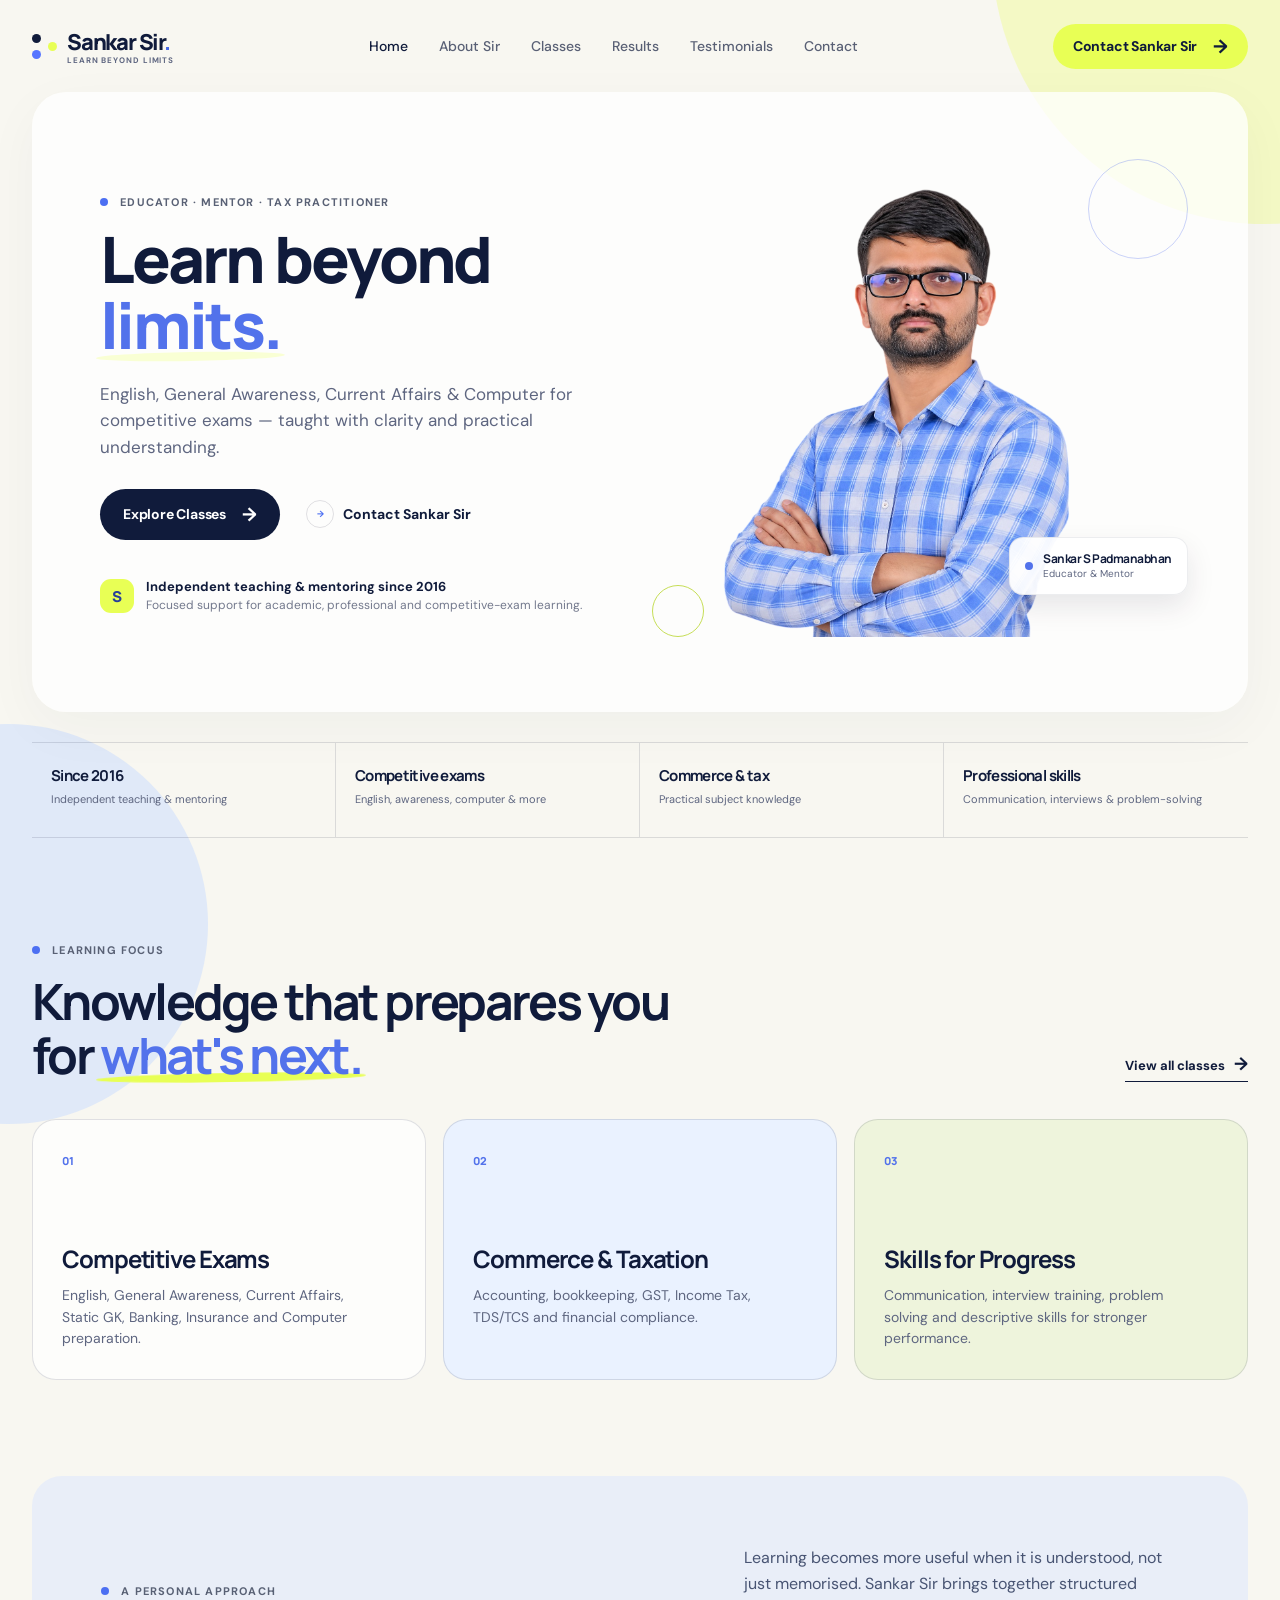
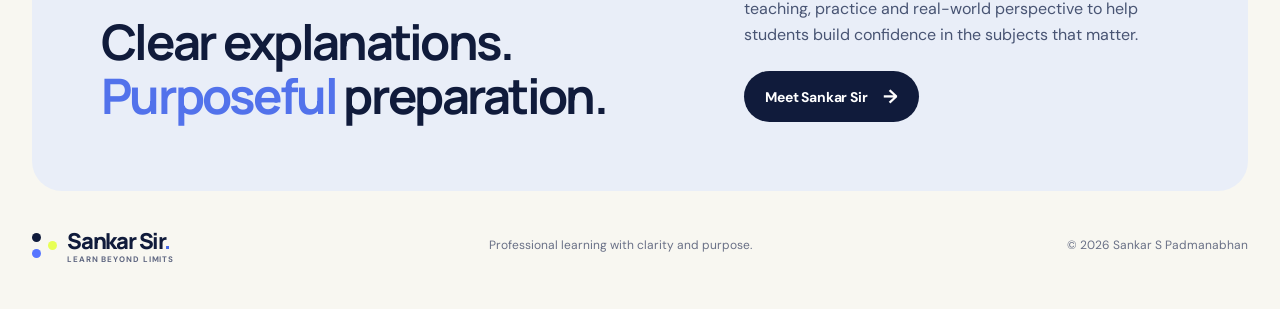
==== index.html @ ae84454e "Add testimonials page and visitor count tracking functionality - Created a new HTML file for testimo" ====
<!DOCTYPE html>
<html lang="en">
  <head>
    <meta charset="UTF-8" />
    <meta name="viewport" content="width=device-width, initial-scale=1.0" />
    <meta name="description" content="Sankar S Padmanabhan is an educator, mentor and tax practitioner teaching English, General Awareness, Current Affairs, Computer and competitive-exam subjects." />
    <title>Sankar Sir | Learn Beyond Limits</title>
    <link rel="preconnect" href="https://fonts.googleapis.com" />
    <link rel="preconnect" href="https://fonts.gstatic.com" crossorigin />
    <link href="https://fonts.googleapis.com/css2?family=DM+Sans:wght@400;500;600;700&family=Manrope:wght@500;600;700;800&display=swap" rel="stylesheet" />
    <link rel="stylesheet" href="styles.css" />
  </head>
  <body>
    <div class="page-glow glow-one"></div>
    <div class="page-glow glow-two"></div>

    <header class="site-header">
      <a class="brand" href="index.html" aria-label="Sankar Sir home">
        <span class="brand-mark" aria-hidden="true"><i></i><i></i><i></i></span>
        <span>Sankar Sir<span class="brand-dot">.</span><small>Learn Beyond Limits</small></span>
      </a>
      <nav class="main-nav" aria-label="Main navigation">
        <a class="active" href="index.html">Home</a>
        <a href="about.html">About Sir</a>
        <a href="courses.html">Classes</a>
        <a href="results.html">Results</a>
        <a href="testimonials.html">Testimonials</a>
        <a href="contact.html">Contact</a>
      </nav>
      <a class="button button-small header-cta" href="contact.html">Contact Sankar Sir <span>&rarr;</span></a>
      <button class="menu-toggle" type="button" aria-label="Open navigation" aria-expanded="false"><span></span><span></span></button>
    </header>

    <main>
      <section class="hero section-shell personal-hero" aria-labelledby="hero-title">
        <div class="hero-copy">
          <p class="eyebrow"><span class="eyebrow-dot"></span> EDUCATOR &middot; MENTOR &middot; TAX PRACTITIONER</p>
          <h1 id="hero-title">Learn beyond <em>limits.</em></h1>
          <p class="hero-description">English, General Awareness, Current Affairs &amp; Computer for competitive exams &mdash; taught with clarity and practical understanding.</p>
          <div class="hero-actions">
            <a class="button button-primary" href="courses.html">Explore Classes <span>&rarr;</span></a>
            <a class="text-link" href="contact.html"><span class="play-icon">&rarr;</span> Contact Sankar Sir</a>
          </div>
          <div class="hero-note">
            <span class="hero-note-mark">S</span>
            <p><strong>Independent teaching &amp; mentoring since 2016</strong><br />Focused support for academic, professional and competitive-exam learning.</p>
          </div>
        </div>
        <div class="hero-visual" aria-label="Portrait of Sankar S Padmanabhan">
          <div class="visual-orbit orbit-one"></div><div class="visual-orbit orbit-two"></div>
          <div class="image-frame personal-portrait"><img src="images/prof.png" alt="Sankar S Padmanabhan, educator and mentor" /></div>
          <div class="profile-caption"><span></span><p><strong>Sankar S Padmanabhan</strong><br />Educator &amp; Mentor</p></div>
        </div>
      </section>

      <section class="credential-strip section-shell" aria-label="Sankar Sir teaching focus">
        <div><strong>Since 2016</strong><span>Independent teaching &amp; mentoring</span></div>
        <div><strong>Competitive exams</strong><span>English, awareness, computer &amp; more</span></div>
        <div><strong>Commerce &amp; tax</strong><span>Practical subject knowledge</span></div>
        <div><strong>Professional skills</strong><span>Communication, interviews &amp; problem-solving</span></div>
      </section>

      <section class="home-focus section-shell" aria-labelledby="focus-title">
        <div class="section-heading">
          <div><p class="eyebrow"><span class="eyebrow-dot"></span> LEARNING FOCUS</p><h2 id="focus-title">Knowledge that prepares you for <em>what's next.</em></h2></div>
          <a class="outline-link" href="courses.html">View all classes <span>&rarr;</span></a>
        </div>
        <div class="focus-grid">
          <article><span>01</span><h3>Competitive Exams</h3><p>English, General Awareness, Current Affairs, Static GK, Banking, Insurance and Computer preparation.</p></article>
          <article><span>02</span><h3>Commerce &amp; Taxation</h3><p>Accounting, bookkeeping, GST, Income Tax, TDS/TCS and financial compliance.</p></article>
          <article><span>03</span><h3>Skills for Progress</h3><p>Communication, interview training, problem solving and descriptive skills for stronger performance.</p></article>
        </div>
      </section>

      <section class="personal-intro section-shell">
        <div><p class="eyebrow"><span class="eyebrow-dot"></span> A PERSONAL APPROACH</p><h2>Clear explanations.<br /><em>Purposeful</em> preparation.</h2></div>
        <div><p>Learning becomes more useful when it is understood, not just memorised. Sankar Sir brings together structured teaching, practice and real-world perspective to help students build confidence in the subjects that matter.</p><a class="button button-dark" href="about.html">Meet Sankar Sir <span>&rarr;</span></a></div>
      </section>
    </main>

    <footer class="site-footer section-shell"><a class="brand brand-footer" href="index.html"><span class="brand-mark" aria-hidden="true"><i></i><i></i><i></i></span><span>Sankar Sir<span class="brand-dot">.</span><small>Learn Beyond Limits</small></span></a><p>Professional learning with clarity and purpose.</p><p>&copy; 2026 Sankar S Padmanabhan</p></footer>
    <script src="script.js?v=4"></script>
  </body>
</html>
---- styles.css ----
:root {
  --ink: #101b3b;
  --muted: #5e6680;
  --paper: #f8f7f1;
  --bright: #e8ff55;
  --blue: #c8dcff;
  --line: rgba(16, 27, 59, .13);
  --radius: 28px;
}

* {
  box-sizing: border-box;
}

html {
  scroll-behavior: smooth;
}

body {
  margin: 0;
  background: var(--paper);
  color: var(--ink);
  font-family: "DM Sans", sans-serif;
  overflow-x: hidden;
}

a {
  color: inherit;
  text-decoration: none;
}

.page-glow {
  position: fixed;
  z-index: -1;
  filter: blur(0);
  border-radius: 50%;
  pointer-events: none;
}

.glow-one {
  width: 34rem;
  height: 34rem;
  top: -20rem;
  right: -16rem;
  background: rgba(232, 255, 85, .28);
}

.glow-two {
  width: 25rem;
  height: 25rem;
  bottom: -14rem;
  left: -12rem;
  background: rgba(200, 220, 255, .5);
}

.section-shell,
.site-header {
  max-width: 1240px;
  margin: 0 auto;
  width: calc(100% - 64px);
}

.site-header {
  height: 92px;
  display: flex;
  align-items: center;
  justify-content: space-between;
  gap: 28px;
}

.brand {
  display: inline-flex;
  align-items: center;
  gap: 10px;
  font-family: "Manrope", sans-serif;
  font-weight: 800;
  font-size: 22px;
  letter-spacing: -1.2px;
}

.brand-dot {
  color: #4668e5;
}

.brand-mark {
  width: 25px;
  height: 25px;
  position: relative;
  display: inline-block;
}

.brand-mark i {
  position: absolute;
  display: block;
  width: 9px;
  height: 9px;
  border-radius: 50%;
  background: var(--ink);
}

.brand-mark i:nth-child(1) {
  top: 0;
  left: 0;
}

.brand-mark i:nth-child(2) {
  bottom: 0;
  left: 0;
  background: #5675ff;
}

.brand-mark i:nth-child(3) {
  right: 0;
  top: 8px;
  background: var(--bright);
}

.main-nav {
  display: flex;
  align-items: center;
  gap: 31px;
  font-size: 14px;
  font-weight: 500;
}

.main-nav a {
  color: #596075;
  transition: color .2s ease;
}

.main-nav a:hover,
.main-nav a.active {
  color: var(--ink);
}

.button {
  display: inline-flex;
  align-items: center;
  justify-content: center;
  gap: 16px;
  border-radius: 999px;
  font-weight: 700;
  font-size: 14px;
  letter-spacing: -.2px;
  transition: transform .2s ease, box-shadow .2s ease;
}

.button:hover {
  transform: translateY(-3px);
  box-shadow: 0 10px 22px rgba(16, 27, 59, .14);
}

.button span {
  font-size: 19px;
  line-height: 1;
}

.button-small {
  background: var(--bright);
  padding: 13px 20px;
}

.button-primary {
  padding: 16px 23px;
  background: var(--ink);
  color: white;
}

.button-dark {
  padding: 16px 21px;
  background: var(--ink);
  color: white;
}

.button-light {
  padding: 17px 23px;
  color: var(--ink);
  background: var(--bright);
}

.menu-toggle {
  display: none;
  border: 0;
  background: transparent;
  padding: 8px;
}

.menu-toggle span {
  width: 23px;
  height: 2px;
  display: block;
  margin: 5px;
  background: var(--ink);
}

.hero {
  min-height: 604px;
  padding: 59px 68px 54px;
  border-radius: 34px;
  background: rgba(255, 255, 255, .75);
  display: grid;
  grid-template-columns: 1.02fr .98fr;
  align-items: center;
  gap: 34px;
  box-shadow: 0 16px 55px rgba(33, 43, 83, .04);
}

.eyebrow {
  margin: 0 0 17px;
  font-weight: 700;
  color: #596175;
  letter-spacing: 1.2px;
  font-size: 11px;
}

.eyebrow-dot {
  display: inline-block;
  width: 8px;
  height: 8px;
  border-radius: 50%;
  margin-right: 8px;
  background: #4c6ff2;
}

h1,
h2,
h3,
p {
  margin-top: 0;
}

h1,
h2,
h3 {
  font-family: "Manrope", sans-serif;
  letter-spacing: -2.7px;
}

h1 {
  max-width: 560px;
  margin-bottom: 22px;
  font-size: clamp(44px, 5vw, 70px);
  font-weight: 800;
  line-height: 1.04;
}

em {
  color: #5272eb;
  font-style: normal;
  position: relative;
}

em::after {
  content: "";
  position: absolute;
  z-index: -1;
  left: -4px;
  right: -5px;
  bottom: 7px;
  height: 9px;
  transform: rotate(-1deg);
  border-radius: 100%;
  background: var(--bright);
}

.hero-description {
  max-width: 490px;
  margin-bottom: 29px;
  color: var(--muted);
  font-size: 17px;
  line-height: 1.55;
}

.hero-actions {
  display: flex;
  align-items: center;
  gap: 26px;
  margin-bottom: 38px;
}

.text-link {
  display: inline-flex;
  align-items: center;
  gap: 9px;
  font-size: 14px;
  font-weight: 700;
}

.play-icon {
  display: grid;
  place-items: center;
  width: 28px;
  height: 28px;
  padding-left: 1px;
  border: 1px solid var(--line);
  border-radius: 50%;
  color: #4c6ff2;
  font-size: 9px;
}

.trust-row {
  display: flex;
  gap: 12px;
  align-items: center;
}

.trust-row p {
  margin: 0;
  color: #73798d;
  font-size: 12px;
  line-height: 1.45;
}

.trust-row strong {
  color: var(--ink);
  font-size: 13px;
}

.avatar-stack {
  display: flex;
  align-items: center;
}

.avatar-stack img,
.avatar-stack span {
  width: 30px;
  height: 30px;
  border: 2px solid white;
  margin-left: -8px;
  border-radius: 50%;
  object-fit: cover;
}

.avatar-stack img:first-child {
  margin-left: 0;
}

.avatar-stack span {
  display: grid;
  place-items: center;
  color: white;
  background: #5575ed;
  font-weight: 700;
  font-size: 9px;
}

.hero-visual {
  position: relative;
  min-height: 464px;
}

.image-frame {
  position: absolute;
  overflow: hidden;
  inset: 9px 37px 0 12px;
  border-radius: 170px 170px 28px 28px;
  background: #dce4e4;
}

.image-frame img {
  width: 100%;
  height: 100%;
  display: block;
  object-fit: cover;
  object-position: 50% 52%;
  filter: saturate(.8) contrast(.98);
}

.image-shade {
  position: absolute;
  inset: 0;
  background: linear-gradient(180deg, rgba(13, 25, 57, .08), transparent 50%, rgba(13, 25, 57, .28));
}

.image-label {
  position: absolute;
  bottom: 19px;
  left: 23px;
  margin: 0;
  color: white;
  font-family: "Manrope", sans-serif;
  font-size: 13px;
  font-weight: 700;
  letter-spacing: -.4px;
}

.image-label span {
  display: inline-block;
  width: 7px;
  height: 7px;
  margin-right: 6px;
  background: var(--bright);
  border-radius: 100%;
}

.visual-orbit {
  position: absolute;
  border: 1px solid rgba(80, 111, 237, .3);
  border-radius: 50%;
}

.orbit-one {
  width: 100px;
  height: 100px;
  top: -14px;
  right: -8px;
}

.orbit-two {
  width: 52px;
  height: 52px;
  bottom: 0;
  left: -15px;
  border-color: #c5dd56;
}

.glass-card {
  position: absolute;
  display: flex;
  align-items: center;
  gap: 12px;
  border: 1px solid rgba(255, 255, 255, .65);
  background: rgba(255, 255, 255, .88);
  box-shadow: 0 14px 31px rgba(29, 39, 72, .14);
  backdrop-filter: blur(9px);
}

.progress-card {
  top: 71px;
  right: -13px;
  padding: 12px 14px 11px;
  border-radius: 15px;
}

.progress-card .mini-chart {
  width: 61px;
  color: #5779ee;
}

.progress-card svg {
  width: 100%;
  display: block;
}

.progress-card strong {
  display: block;
  color: #4c6ee7;
  font-family: "Manrope", sans-serif;
  font-size: 18px;
  letter-spacing: -1px;
}

.progress-card span,
.mentor-card span {
  display: block;
  color: #73798d;
  font-size: 9px;
  line-height: 1.25;
}

.mentor-card {
  left: -24px;
  bottom: 41px;
  padding: 12px 16px 12px 12px;
  border-radius: 15px;
}

.mentor-card p {
  margin: 0;
  font-size: 12px;
  line-height: 1.25;
}

.mentor-card strong {
  font-family: "Manrope", sans-serif;
  letter-spacing: -.5px;
}

.mentor-icon {
  display: grid;
  place-items: center;
  flex: 0 0 33px;
  height: 33px;
  color: #273f99;
  border-radius: 10px;
  background: var(--bright);
  font-size: 17px;
}

.mentor-hero-image {
  background: transparent;
}

.mentor-hero-image img {
  object-fit: contain;
  object-position: center bottom;
  filter: none;
}

.metrics {
  display: grid;
  grid-template-columns: repeat(4, 1fr);
  margin-top: 30px;
  border-top: 1px solid var(--line);
  border-bottom: 1px solid var(--line);
}

.metrics div {
  padding: 25px 15px 24px;
  border-right: 1px solid var(--line);
  text-align: center;
}

.metrics div:last-child {
  border: 0;
}

.metrics strong {
  display: block;
  font-family: "Manrope", sans-serif;
  letter-spacing: -1.2px;
  font-size: 26px;
}

.metrics span {
  color: var(--muted);
  font-size: 12px;
}

.programs {
  padding-top: 109px;
  padding-bottom: 105px;
}

.section-heading {
  display: flex;
  justify-content: space-between;
  align-items: end;
  gap: 30px;
  margin-bottom: 37px;
}

.section-heading h2,
.why-quote h2,
.cta-band h2 {
  max-width: 660px;
  margin: 0;
  font-size: clamp(33px, 4vw, 50px);
  line-height: 1.08;
}

.outline-link {
  border-bottom: 1px solid var(--ink);
  padding-bottom: 5px;
  white-space: nowrap;
  font-size: 13px;
  font-weight: 700;
}

.outline-link span {
  margin-left: 6px;
  font-size: 18px;
}

.program-grid {
  display: grid;
  grid-template-columns: repeat(3, 1fr);
  gap: 17px;
}

.program-card {
  min-height: 295px;
  padding: 25px;
  display: flex;
  flex-direction: column;
  border-radius: var(--radius);
  transition: transform .25s ease;
}

.program-card:hover {
  transform: translateY(-7px);
}

.card-blue {
  background: #c7dbff;
}

.card-lime {
  background: #e6fa75;
}

.card-peach {
  background: #ffc9ad;
}

.program-icon {
  display: grid;
  place-items: center;
  width: 45px;
  height: 45px;
  border-radius: 14px;
  background: rgba(255, 255, 255, .52);
  font-size: 26px;
}

.program-count {
  margin: auto 0 11px;
  color: rgba(16, 27, 59, .62);
  font-size: 10px;
  font-weight: 700;
  letter-spacing: .7px;
}

.program-card h3 {
  margin: 0 0 21px;
  font-size: 28px;
  line-height: 1.1;
}

.program-card a {
  display: flex;
  justify-content: space-between;
  align-items: center;
  padding-top: 13px;
  border-top: 1px solid rgba(16, 27, 59, .22);
  font-size: 13px;
  font-weight: 700;
}

.program-card a span {
  font-size: 20px;
}

.why-section {
  display: grid;
  grid-template-columns: 1fr 1fr;
  gap: 75px;
  padding: 75px 69px;
  border-radius: 32px;
  background: #efeee8;
}

.why-quote h2 {
  margin-bottom: 22px;
}

.why-quote>p:not(.eyebrow) {
  max-width: 470px;
  color: var(--muted);
  font-size: 16px;
  line-height: 1.6;
}

.why-quote .button {
  margin-top: 8px;
}

.feature-list {
  display: flex;
  flex-direction: column;
  justify-content: center;
}

.feature-list article {
  display: flex;
  gap: 22px;
  padding: 21px 0;
  border-top: 1px solid var(--line);
}

.feature-list article:last-child {
  border-bottom: 1px solid var(--line);
}

.feature-list>article>span {
  color: #5272eb;
  font-family: "Manrope", sans-serif;
  font-size: 12px;
  font-weight: 800;
}

.feature-list h3 {
  margin: 0 0 5px;
  font-size: 19px;
  letter-spacing: -1px;
}

.feature-list p {
  margin: 0;
  color: var(--muted);
  font-size: 13px;
  line-height: 1.5;
}

.cta-band {
  position: relative;
  overflow: hidden;
  display: flex;
  justify-content: space-between;
  gap: 40px;
  align-items: end;
  margin-top: 107px;
  padding: 62px 69px;
  color: white;
  border-radius: 32px;
  background: #121e42;
}

.eyebrow-light {
  color: #b9c2dd;
}

.cta-band .eyebrow-dot {
  background: var(--bright);
}

.cta-band h2 {
  max-width: none;
  color: white;
}

.cta-band h2 em {
  color: white;
}

.cta-band h2 em::after {
  background: #5677ee;
}

.cta-actions {
  width: 328px;
  position: relative;
  z-index: 1;
}

.cta-actions p {
  margin-bottom: 21px;
  color: #b9c2dc;
  line-height: 1.5;
  font-size: 14px;
}

.cta-spark {
  position: absolute;
  color: #4e70ed;
  font-size: 120px;
  line-height: 1;
  opacity: .7;
}

.spark-one {
  right: 40px;
  top: -35px;
}

.spark-two {
  right: 280px;
  bottom: -80px;
  color: #ddec57;
  font-size: 98px;
  opacity: .18;
}

.site-footer {
  display: flex;
  align-items: center;
  justify-content: space-between;
  padding: 35px 0 45px;
  color: #697086;
  font-size: 12px;
}

.brand-footer {
  color: var(--ink);
}

.site-footer p {
  margin: 0;
}

/* Inner pages */
.page-intro {
  padding-top: 83px;
  padding-bottom: 75px;
}

.page-intro h1 {
  max-width: 720px;
  margin-bottom: 21px;
}

.lead {
  max-width: 570px;
  margin: 0;
  color: var(--muted);
  font-size: 18px;
  line-height: 1.6;
}

.about-intro {
  display: grid;
  grid-template-columns: 1.08fr .92fr;
  gap: 80px;
  align-items: center;
  padding-bottom: 94px;
}

.intro-image {
  height: 400px;
  overflow: hidden;
  background: #d9e2ff;
}

.image-cut {
  border-radius: 150px 150px 28px 28px;
}

.intro-image img {
  width: 100%;
  height: 100%;
  object-fit: cover;
  object-position: center;
  filter: saturate(.82);
}

.centered-intro {
  text-align: center;
}

.centered-intro h1,
.centered-intro .lead {
  margin-left: auto;
  margin-right: auto;
}

.home-course-preview {
  display: flex;
  align-items: end;
  justify-content: space-between;
  padding-top: 77px;
  padding-bottom: 84px;
}

.home-course-preview .eyebrow {
  margin: 0 0 10px;
}

.home-course-preview div {
  display: flex;
  flex: 1;
  align-items: end;
  justify-content: space-between;
  gap: 30px;
}

.home-course-preview h2 {
  max-width: 600px;
  margin: 0;
  font-size: clamp(32px, 4vw, 50px);
  line-height: 1.08;
}

.value-strip {
  display: grid;
  grid-template-columns: repeat(3, 1fr);
  gap: 1px;
  overflow: hidden;
  margin-top: 24px;
  border-radius: 26px;
  background: var(--line);
}

.value-strip article {
  padding: 35px 31px;
  background: #fff;
}

.value-strip span {
  color: #5375ed;
  font-family: "Manrope", sans-serif;
  font-size: 11px;
  font-weight: 800;
}

.value-strip h3 {
  margin: 38px 0 9px;
  font-size: 21px;
  letter-spacing: -1px;
}

.value-strip p {
  max-width: 260px;
  margin: 0;
  color: var(--muted);
  line-height: 1.5;
  font-size: 13px;
}

.courses-intro {
  padding-bottom: 44px;
}

.course-section {
  padding-bottom: 0;
}

.course-filter {
  display: flex;
  justify-content: space-between;
  align-items: center;
  padding: 22px 0;
  margin-bottom: 30px;
  border-top: 1px solid var(--line);
  border-bottom: 1px solid var(--line);
}

.course-filter h2 {
  margin: 0;
  font-size: 24px;
  letter-spacing: -1.1px;
}

.course-filter span {
  color: var(--muted);
  font-size: 13px;
}

.course-grid {
  display: grid;
  grid-template-columns: repeat(3, 1fr);
  gap: 18px;
}

.course-card {
  overflow: hidden;
  border: 1px solid var(--line);
  border-radius: 22px;
  background: white;
  transition: transform .22s ease, box-shadow .22s ease;
}

.course-card:hover {
  transform: translateY(-5px);
  box-shadow: 0 15px 30px rgba(26, 39, 79, .1);
}

.course-top {
  min-height: 124px;
  position: relative;
  padding: 20px;
}

.course-top span {
  display: grid;
  place-items: center;
  width: 41px;
  height: 41px;
  border-radius: 13px;
  background: rgba(255, 255, 255, .53);
  font-size: 20px;
}

.course-top p {
  position: absolute;
  right: 18px;
  bottom: 6px;
  margin: 0;
  color: rgba(16, 27, 59, .62);
  font-size: 9px;
  font-weight: 700;
  letter-spacing: .8px;
}

.course-purple {
  background: #ded4ff;
}

.course-blue {
  background: #c7dbff;
}

.course-lime {
  background: #e5fa74;
}

.course-peach {
  background: #ffc9ad;
}

.course-pink {
  background: #f8cadb;
}

.course-mint {
  background: #bceedd;
}

.course-copy {
  padding: 21px 21px 18px;
}

.course-meta {
  margin-bottom: 11px;
  color: #68708a;
  font-size: 9px;
  font-weight: 700;
  letter-spacing: .7px;
}

.course-copy h3 {
  margin-bottom: 10px;
  font-size: 22px;
  letter-spacing: -1.1px;
}

.course-copy>p:not(.course-meta) {
  min-height: 57px;
  margin-bottom: 18px;
  color: var(--muted);
  font-size: 13px;
  line-height: 1.45;
}

.course-copy>div {
  display: flex;
  justify-content: space-between;
  align-items: center;
  border-top: 1px solid var(--line);
  padding-top: 13px;
}

.price {
  font-family: "Manrope", sans-serif;
  font-size: 13px;
  font-weight: 800;
}

.course-copy a {
  font-size: 12px;
  font-weight: 700;
}

.course-copy b {
  margin-left: 4px;
  color: #5272eb;
  font-size: 17px;
}

.compact-cta {
  margin-top: 70px;
}

.mentor-grid {
  display: grid;
  grid-template-columns: repeat(3, 1fr);
  gap: 20px;
}

.person-card {
  overflow: hidden;
  border-radius: 24px;
  background: white;
  border: 1px solid var(--line);
}

.person-card img {
  width: 100%;
  height: 350px;
  display: block;
  object-fit: cover;
  object-position: center top;
  filter: saturate(.8);
}

.person-card div {
  padding: 19px 20px 21px;
}

.person-card p {
  margin-bottom: 8px;
  color: #68708a;
  font-size: 9px;
  font-weight: 700;
  letter-spacing: .75px;
}

.person-card h3 {
  margin-bottom: 4px;
  font-size: 23px;
  letter-spacing: -1.15px;
}

.person-card span {
  color: var(--muted);
  font-size: 12px;
}

.mentor-banner {
  display: flex;
  align-items: center;
  justify-content: space-between;
  gap: 80px;
  margin-top: 65px;
  padding: 61px 70px;
  border-radius: 28px;
  background: #c7dbff;
}

.mentor-banner .eyebrow {
  margin-bottom: 11px;
}

.mentor-banner h2 {
  margin: 0;
  font-size: 43px;
  line-height: 1.08;
}

.mentor-banner>p {
  max-width: 370px;
  margin: 0;
  color: #3e4a75;
  font-size: 15px;
  line-height: 1.6;
}

.story-grid {
  display: grid;
  grid-template-columns: 1.25fr .875fr .875fr;
  gap: 18px;
}

.story-card {
  min-height: 355px;
  padding: 35px;
  display: flex;
  flex-direction: column;
  border-radius: 25px;
}

.featured-story {
  color: white;
  background: #142044;
}

.quote-mark {
  color: var(--bright);
  font-family: Georgia, serif;
  font-size: 72px;
  line-height: .7;
}

.story-card blockquote {
  margin: 24px 0 auto;
  font-family: "Manrope", sans-serif;
  font-size: 22px;
  font-weight: 700;
  line-height: 1.33;
  letter-spacing: -1px;
}

.story-person {
  display: flex;
  align-items: center;
  gap: 12px;
}

.story-person img {
  width: 38px;
  height: 38px;
  border-radius: 50%;
  object-fit: cover;
}

.story-person p,
.small-story>p {
  margin: 0;
}

.story-person strong,
.small-story strong {
  display: block;
  font-size: 12px;
}

.story-person span,
.small-story span {
  display: block;
  margin-top: 2px;
  color: #aeb9d5;
  font-size: 11px;
}

.small-story {
  background: #c7dbff;
}

.small-story .story-number {
  color: #5071eb;
  font-family: "Manrope", sans-serif;
  font-size: 12px;
  font-weight: 800;
}

.small-story blockquote {
  margin-top: 55px;
  font-size: 20px;
}

.small-story span {
  color: #52617f;
}

.accent-story {
  background: #e5fa74;
}

.result-metrics {
  margin-top: 72px;
}

.contact-layout {
  display: grid;
  grid-template-columns: .95fr 1.05fr;
  gap: 100px;
  align-items: center;
  padding-top: 72px;
  padding-bottom: 62px;
}

.contact-copy h1 {
  margin-bottom: 20px;
}

.contact-points {
  margin: 35px 0 31px;
}

.contact-points p {
  display: flex;
  align-items: center;
  gap: 10px;
  margin-bottom: 11px;
  font-size: 13px;
}

.contact-points span {
  display: grid;
  place-items: center;
  width: 21px;
  height: 21px;
  border-radius: 50%;
  background: var(--bright);
  color: #273f99;
  font-size: 10px;
}

.contact-details {
  display: flex;
  gap: 37px;
  padding-top: 22px;
  border-top: 1px solid var(--line);
}

.contact-details p {
  margin: 0;
  font-size: 13px;
  font-weight: 700;
}

.contact-details span {
  display: block;
  margin-bottom: 5px;
  color: var(--muted);
  font-size: 10px;
  font-weight: 500;
}

.contact-form {
  padding: 36px;
  border-radius: 28px;
  background: white;
  box-shadow: 0 16px 45px rgba(25, 37, 75, .08);
}

.form-kicker {
  margin-bottom: 9px;
  color: #5375ed;
  font-size: 10px;
  font-weight: 700;
  letter-spacing: 1px;
}

.contact-form h2 {
  margin-bottom: 25px;
  font-size: 29px;
  letter-spacing: -1.4px;
}

.contact-form label {
  display: block;
  margin-bottom: 15px;
  color: #3d4765;
  font-size: 11px;
  font-weight: 700;
}

.contact-form input,
.contact-form select,
.contact-form textarea {
  width: 100%;
  display: block;
  margin-top: 7px;
  padding: 12px 13px;
  border: 1px solid #dce0e9;
  border-radius: 9px;
  outline: none;
  color: var(--ink);
  background: #fbfbfc;
  font: inherit;
  font-size: 13px;
}

.contact-form textarea {
  resize: vertical;
}

.contact-form input:focus,
.contact-form select:focus,
.contact-form textarea:focus {
  border-color: #5978ed;
  box-shadow: 0 0 0 3px rgba(89, 120, 237, .11);
}

.contact-form .button {
  width: 100%;
  margin-top: 4px;
  border: 0;
  cursor: pointer;
}

.form-status {
  min-height: 18px;
  margin: 12px 0 0;
  color: #3d925a;
  text-align: center;
  font-size: 12px;
  font-weight: 700;
}

@media (max-width: 900px) {
  .site-header {
    height: 78px;
  }

  .main-nav {
    gap: 18px;
  }

  .header-cta {
    display: none;
  }

  .hero {
    grid-template-columns: 1fr;
    padding: 60px;
  }

  .hero-visual {
    min-height: 490px;
    max-width: 520px;
    width: 100%;
    margin: 0 auto;
  }

  .program-card h3 {
    font-size: 23px;
  }

  .why-section {
    padding: 55px;
    gap: 45px;
  }

  .cta-band {
    padding: 54px;
  }

  .about-intro,
  .contact-layout {
    grid-template-columns: 1fr;
    gap: 44px;
  }

  .about-intro {
    padding-bottom: 75px;
  }

  .intro-image {
    max-width: 530px;
    width: 100%;
  }

  .course-grid {
    grid-template-columns: 1fr 1fr;
  }

  .mentor-banner {
    padding: 50px;
    gap: 40px;
  }

  .contact-form {
    max-width: 610px;
    width: 100%;
  }

  .contact-layout {
    padding-top: 45px;
  }
}

@media (max-width: 660px) {

  .section-shell,
  .site-header {
    width: calc(100% - 32px);
  }

  .main-nav {
    position: absolute;
    left: 16px;
    right: 16px;
    top: 68px;
    display: none;
    flex-direction: column;
    align-items: flex-start;
    padding: 20px;
    border: 1px solid var(--line);
    border-radius: 18px;
    background: rgba(255, 255, 255, .98);
    box-shadow: 0 14px 30px rgba(16, 27, 59, .08);
    z-index: 5;
  }

  .main-nav.is-open {
    display: flex;
  }

  .menu-toggle {
    display: block;
  }

  .hero {
    min-height: auto;
    padding: 42px 25px 31px;
    border-radius: 24px;
  }

  .hero h1 {
    font-size: 44px;
  }

  .hero-description {
    font-size: 15px;
  }

  .hero-actions {
    flex-wrap: wrap;
    gap: 17px;
    margin-bottom: 28px;
  }

  .hero-visual {
    min-height: 407px;
    margin-top: 8px;
  }

  .image-frame {
    inset: 8px 15px 0 4px;
  }

  .progress-card {
    right: -3px;
    top: 45px;
  }

  .mentor-card {
    left: -6px;
    bottom: 23px;
  }

  .metrics {
    grid-template-columns: 1fr 1fr;
    margin-top: 20px;
  }

  .metrics div:nth-child(2) {
    border-right: 0;
  }

  .metrics div:nth-child(-n+2) {
    border-bottom: 1px solid var(--line);
  }

  .metrics strong {
    font-size: 22px;
  }

  .programs {
    padding: 72px 0;
  }

  .section-heading {
    align-items: flex-start;
    flex-direction: column;
    margin-bottom: 25px;
  }

  .program-grid {
    grid-template-columns: 1fr;
  }

  .program-card {
    min-height: 245px;
  }

  .why-section {
    grid-template-columns: 1fr;
    padding: 42px 25px;
    gap: 30px;
    border-radius: 24px;
  }

  .cta-band {
    display: block;
    margin-top: 72px;
    padding: 43px 25px;
    border-radius: 24px;
  }

  .cta-actions {
    width: auto;
    margin-top: 27px;
  }

  .cta-spark {
    font-size: 88px;
  }

  .spark-one {
    right: 2px;
    top: -21px;
  }

  .spark-two {
    display: none;
  }

  .site-footer {
    align-items: flex-start;
    flex-direction: column;
    gap: 12px;
  }

  .page-intro {
    padding-top: 52px;
    padding-bottom: 52px;
  }

  .page-intro h1 {
    font-size: 43px;
  }

  .lead {
    font-size: 16px;
  }

  .about-intro {
    gap: 31px;
  }

  .intro-image {
    height: 305px;
  }

  .home-course-preview {
    display: block;
    padding: 56px 0 62px;
  }

  .home-course-preview div {
    display: block;
  }

  .home-course-preview h2 {
    margin-bottom: 22px;
  }

  .value-strip,
  .course-grid,
  .mentor-grid,
  .story-grid {
    grid-template-columns: 1fr;
  }

  .value-strip article {
    padding: 29px 25px;
  }

  .course-filter {
    align-items: flex-start;
    flex-direction: column;
    gap: 5px;
    margin-bottom: 20px;
  }

  .course-copy>p:not(.course-meta) {
    min-height: auto;
  }

  .mentor-banner {
    display: block;
    padding: 39px 27px;
    margin-top: 46px;
  }

  .mentor-banner h2 {
    margin-bottom: 21px;
    font-size: 35px;
  }

  .person-card img {
    height: 290px;
  }

  .story-card {
    min-height: 295px;
  }

  .small-story blockquote {
    margin-top: 35px;
  }

  .contact-layout {
    gap: 35px;
    padding-top: 47px;
    padding-bottom: 33px;
  }

  .contact-details {
    display: block;
  }

  .contact-details p+p {
    margin-top: 15px;
  }

  .contact-form {
    padding: 27px 20px;
    border-radius: 23px;
  }
}

/* Sankar Sir personal educator brand */
.brand small {
  display: block;
  margin-top: -2px;
  color: var(--muted);
  font-family: "DM Sans", sans-serif;
  font-size: 8px;
  font-weight: 700;
  letter-spacing: .9px;
  text-transform: uppercase;
}

.personal-hero {
  min-height: 620px;
}

.personal-hero .hero-description {
  max-width: 510px;
}

.personal-portrait {
  background: transparent;
}

.personal-portrait img {
  object-fit: contain;
  object-position: center bottom;
  filter: none;
}

.profile-caption {
  position: absolute;
  right: -8px;
  bottom: 42px;
  z-index: 2;
  display: flex;
  align-items: center;
  gap: 10px;
  padding: 12px 15px;
  border: 1px solid rgba(16, 27, 59, .08);
  border-radius: 14px;
  background: rgba(255, 255, 255, .93);
  box-shadow: 0 12px 28px rgba(16, 27, 59, .1);
}

.profile-caption span {
  display: block;
  width: 8px;
  height: 8px;
  border-radius: 50%;
  background: #5272eb;
}

.profile-caption p {
  margin: 0;
  color: var(--muted);
  font-size: 10px;
  line-height: 1.45;
}

.profile-caption strong {
  color: var(--ink);
  font-family: "Manrope", sans-serif;
  font-size: 12px;
  letter-spacing: -.45px;
}

.hero-note {
  display: flex;
  align-items: center;
  gap: 12px;
}

.hero-note-mark {
  display: grid;
  width: 34px;
  height: 34px;
  place-items: center;
  border-radius: 11px;
  background: var(--bright);
  color: #273f99;
  font-family: "Manrope", sans-serif;
  font-size: 15px;
  font-weight: 800;
}

.hero-note p {
  margin: 0;
  color: #73798d;
  font-size: 12px;
  line-height: 1.45;
}

.hero-note strong {
  color: var(--ink);
  font-size: 13px;
}

.credential-strip {
  display: grid;
  grid-template-columns: repeat(4, 1fr);
  margin-top: 30px;
  border-top: 1px solid var(--line);
  border-bottom: 1px solid var(--line);
}

.credential-strip div {
  min-height: 94px;
  padding: 22px 19px;
  border-right: 1px solid var(--line);
}

.credential-strip div:last-child {
  border-right: 0;
}

.credential-strip strong,
.credential-strip span {
  display: block;
}

.credential-strip strong {
  margin-bottom: 6px;
  font-family: "Manrope", sans-serif;
  font-size: 15px;
  letter-spacing: -.65px;
}

.credential-strip span {
  color: var(--muted);
  font-size: 11px;
  line-height: 1.4;
}

.home-focus {
  padding: 105px 0 96px;
}

.focus-grid {
  display: grid;
  grid-template-columns: repeat(3, 1fr);
  gap: 17px;
}

.focus-grid article {
  min-height: 245px;
  padding: 29px;
  border: 1px solid var(--line);
  border-radius: 24px;
  background: rgba(255, 255, 255, .72);
  transition: transform .22s ease, box-shadow .22s ease;
}

.focus-grid article:hover {
  transform: translateY(-5px);
  box-shadow: 0 15px 32px rgba(16, 27, 59, .08);
}

.focus-grid article:nth-child(2) {
  background: #eaf2ff;
}

.focus-grid article:nth-child(3) {
  background: #eef4dc;
}

.focus-grid span,
.progress-path span,
.education-grid > article > span {
  color: #5272eb;
  font-family: "Manrope", sans-serif;
  font-size: 11px;
  font-weight: 800;
}

.focus-grid h3 {
  margin: 72px 0 10px;
  font-size: 24px;
  letter-spacing: -1.1px;
}

.focus-grid p {
  max-width: 290px;
  margin: 0;
  color: var(--muted);
  font-size: 14px;
  line-height: 1.55;
}

.personal-intro {
  display: grid;
  grid-template-columns: 1fr .8fr;
  gap: 100px;
  align-items: end;
  padding: 69px;
  border-radius: 30px;
  background: #e9eef8;
}

.personal-intro h2 {
  margin: 0;
  font-size: clamp(34px, 4vw, 49px);
  line-height: 1.1;
}

.personal-intro > div:last-child p {
  margin-bottom: 24px;
  color: #485473;
  font-size: 16px;
  line-height: 1.6;
}

.intro-tagline {
  margin: -5px 0 20px;
  color: #5272eb;
  font-family: "Manrope", sans-serif;
  font-size: 19px;
  font-weight: 700;
  letter-spacing: -.8px;
}

.personal-about-intro {
  padding-bottom: 90px;
}

.about-portrait {
  background: transparent;
}

.about-portrait img {
  object-fit: contain;
  object-position: center bottom;
  filter: none;
}

.expertise-section,
.credentials-section {
  padding: 102px 0;
}

.expertise-section .section-heading,
.credentials-section .section-heading {
  margin-bottom: 35px;
}

.expertise-grid {
  display: grid;
  grid-template-columns: repeat(4, 1fr);
  gap: 16px;
}

.expertise-grid article {
  position: relative;
  min-height: 277px;
  padding: 25px;
  overflow: hidden;
  border-radius: 23px;
  background: #fff;
  border: 1px solid var(--line);
}

.expertise-grid article:nth-child(2) { background: #edf2ff; }
.expertise-grid article:nth-child(3) { background: #eff4dd; }
.expertise-grid article:nth-child(4) { background: #f7eee8; }

.expertise-number {
  color: #5b6b9e;
  font-size: 10px;
  font-weight: 700;
  letter-spacing: .8px;
}

.expertise-icon {
  display: grid;
  width: 44px;
  height: 44px;
  place-items: center;
  margin-top: 25px;
  border-radius: 14px;
  background: rgba(255, 255, 255, .66);
  color: #3552b7;
  font-family: "Manrope", sans-serif;
  font-size: 15px;
  font-weight: 800;
}

.expertise-grid h3 {
  margin: 26px 0 9px;
  font-size: 21px;
  letter-spacing: -1px;
}

.expertise-grid p {
  margin: 0;
  color: var(--muted);
  font-size: 12px;
  line-height: 1.52;
}

.philosophy-section {
  margin-bottom: 105px;
}

.practice-panel {
  display: grid;
  grid-template-columns: 1.06fr .94fr;
  gap: 72px;
  padding: 70px;
  border-radius: 31px;
  color: white;
  background: #142044;
}

.practice-panel .eyebrow {
  color: #b7c3e2;
}

.practice-panel .eyebrow-dot {
  background: var(--bright);
}

.practice-panel h2 {
  max-width: 540px;
  margin: 0;
  color: white;
  font-size: clamp(33px, 4vw, 48px);
  line-height: 1.1;
}

.practice-panel h2 em {
  color: white;
}

.practice-panel h2 em::after {
  background: #5677ee;
}

.practice-panel > div:last-child > p {
  margin-bottom: 22px;
  color: #c0c9df;
  font-size: 16px;
  line-height: 1.6;
}

.practice-panel ul {
  display: grid;
  grid-template-columns: 1fr 1fr;
  gap: 12px 25px;
  margin: 0;
  padding: 21px 0 0;
  border-top: 1px solid rgba(255, 255, 255, .18);
  list-style: none;
}

.practice-panel li {
  color: #e5ebfa;
  font-size: 13px;
  line-height: 1.35;
}

.practice-panel li::before {
  content: "•";
  margin-right: 7px;
  color: var(--bright);
}

.education-grid {
  display: grid;
  grid-template-columns: repeat(3, 1fr);
  gap: 16px;
}

.education-grid article {
  min-height: 190px;
  padding: 27px;
  border-top: 2px solid #526fdc;
  border-radius: 0 0 20px 20px;
  background: white;
}

.education-grid h3 {
  margin: 57px 0 8px;
  font-size: 23px;
  letter-spacing: -1px;
}

.education-grid p {
  margin: 0;
  color: var(--muted);
  font-size: 14px;
}

.training-list {
  display: flex;
  flex-wrap: wrap;
  gap: 10px;
  margin-top: 25px;
}

.training-list span {
  padding: 10px 13px;
  border: 1px solid var(--line);
  border-radius: 999px;
  background: rgba(255, 255, 255, .65);
  color: #4e5876;
  font-size: 12px;
}

.experience-section {
  display: grid;
  grid-template-columns: .7fr 1.3fr;
  gap: 50px;
  align-items: start;
  margin-bottom: 103px;
  padding: 43px 0;
  border-top: 1px solid var(--line);
  border-bottom: 1px solid var(--line);
}

.experience-section .eyebrow {
  margin: 7px 0 0;
}

.experience-section h2 {
  max-width: 600px;
  margin-bottom: 16px;
  font-size: clamp(30px, 3.6vw, 43px);
  line-height: 1.1;
}

.experience-section p:not(.eyebrow) {
  max-width: 625px;
  margin: 0;
  color: var(--muted);
  font-size: 16px;
  line-height: 1.65;
}

.progress-path {
  display: grid;
  grid-template-columns: repeat(3, 1fr);
  gap: 1px;
  overflow: hidden;
  border: 1px solid var(--line);
  border-radius: 25px;
  background: var(--line);
}

.progress-path article {
  min-height: 235px;
  padding: 30px;
  background: white;
}

.progress-path h3 {
  margin: 55px 0 9px;
  font-size: 24px;
  letter-spacing: -1.1px;
}

.progress-path p {
  margin: 0;
  color: var(--muted);
  font-size: 14px;
  line-height: 1.55;
}

.results-panel {
  display: grid;
  grid-template-columns: 1fr .75fr;
  gap: 90px;
  align-items: end;
  margin-top: 76px;
  padding: 64px 69px;
  border-radius: 29px;
  background: #e9eef8;
}

.results-panel h2 {
  max-width: 590px;
  margin: 0;
  font-size: clamp(33px, 3.8vw, 48px);
  line-height: 1.1;
}

.results-panel > div:last-child p {
  margin-bottom: 22px;
  color: #485473;
  font-size: 15px;
  line-height: 1.6;
}

.feedback-note {
  max-width: 950px;
  margin-bottom: 100px;
  padding: 60px 70px;
  border-radius: 30px;
  color: white;
  background: #142044;
}

.feedback-note .quote-mark {
  display: block;
  color: var(--bright);
  font-family: Georgia, serif;
  font-size: 72px;
  line-height: .55;
}

.feedback-note h2 {
  max-width: 760px;
  margin: 32px 0 18px;
  font-size: clamp(29px, 3.3vw, 41px);
  line-height: 1.24;
}

.feedback-note p {
  max-width: 600px;
  margin-bottom: 28px;
  color: #c3ccdf;
  font-size: 15px;
  line-height: 1.6;
}

.feedback-note .button {
  background: var(--bright);
  color: var(--ink);
}

@media (max-width: 980px) {
  .site-header { height: 78px; }
  .main-nav { position: absolute; top: 68px; left: 32px; right: 32px; z-index: 5; display: none; flex-direction: column; align-items: flex-start; padding: 20px; border: 1px solid var(--line); border-radius: 18px; background: rgba(255, 255, 255, .98); box-shadow: 0 14px 30px rgba(16, 27, 59, .08); }
  .main-nav.is-open { display: flex; }
  .menu-toggle { display: block; }
  .header-cta { display: none; }
  .expertise-grid { grid-template-columns: 1fr 1fr; }
  .practice-panel, .personal-intro, .results-panel { gap: 42px; padding: 52px; }
  .experience-section { grid-template-columns: 1fr; gap: 18px; }
}

@media (max-width: 660px) {
  .brand { font-size: 20px; }
  .brand small { font-size: 7px; }
  .main-nav { left: 16px; right: 16px; }
  .personal-hero { min-height: auto; }
  .profile-caption { right: -4px; bottom: 20px; }
  .credential-strip, .focus-grid, .expertise-grid, .education-grid, .progress-path { grid-template-columns: 1fr; }
  .credential-strip div { min-height: auto; border-right: 0; border-bottom: 1px solid var(--line); }
  .credential-strip div:last-child { border-bottom: 0; }
  .home-focus, .expertise-section, .credentials-section { padding: 73px 0; }
  .focus-grid article { min-height: 215px; }
  .focus-grid h3 { margin-top: 48px; }
  .personal-intro, .practice-panel, .results-panel { grid-template-columns: 1fr; padding: 42px 25px; border-radius: 24px; }
  .personal-intro { gap: 28px; }
  .personal-about-intro { padding-bottom: 58px; }
  .expertise-grid article { min-height: 230px; }
  .philosophy-section { margin-bottom: 72px; }
  .practice-panel ul { grid-template-columns: 1fr; }
  .experience-section { margin-bottom: 74px; padding: 32px 0; }
  .progress-path article { min-height: 190px; }
  .progress-path h3 { margin-top: 36px; }
  .results-panel { margin-top: 50px; }
  .feedback-note { margin-bottom: 70px; padding: 43px 25px; border-radius: 24px; }
}
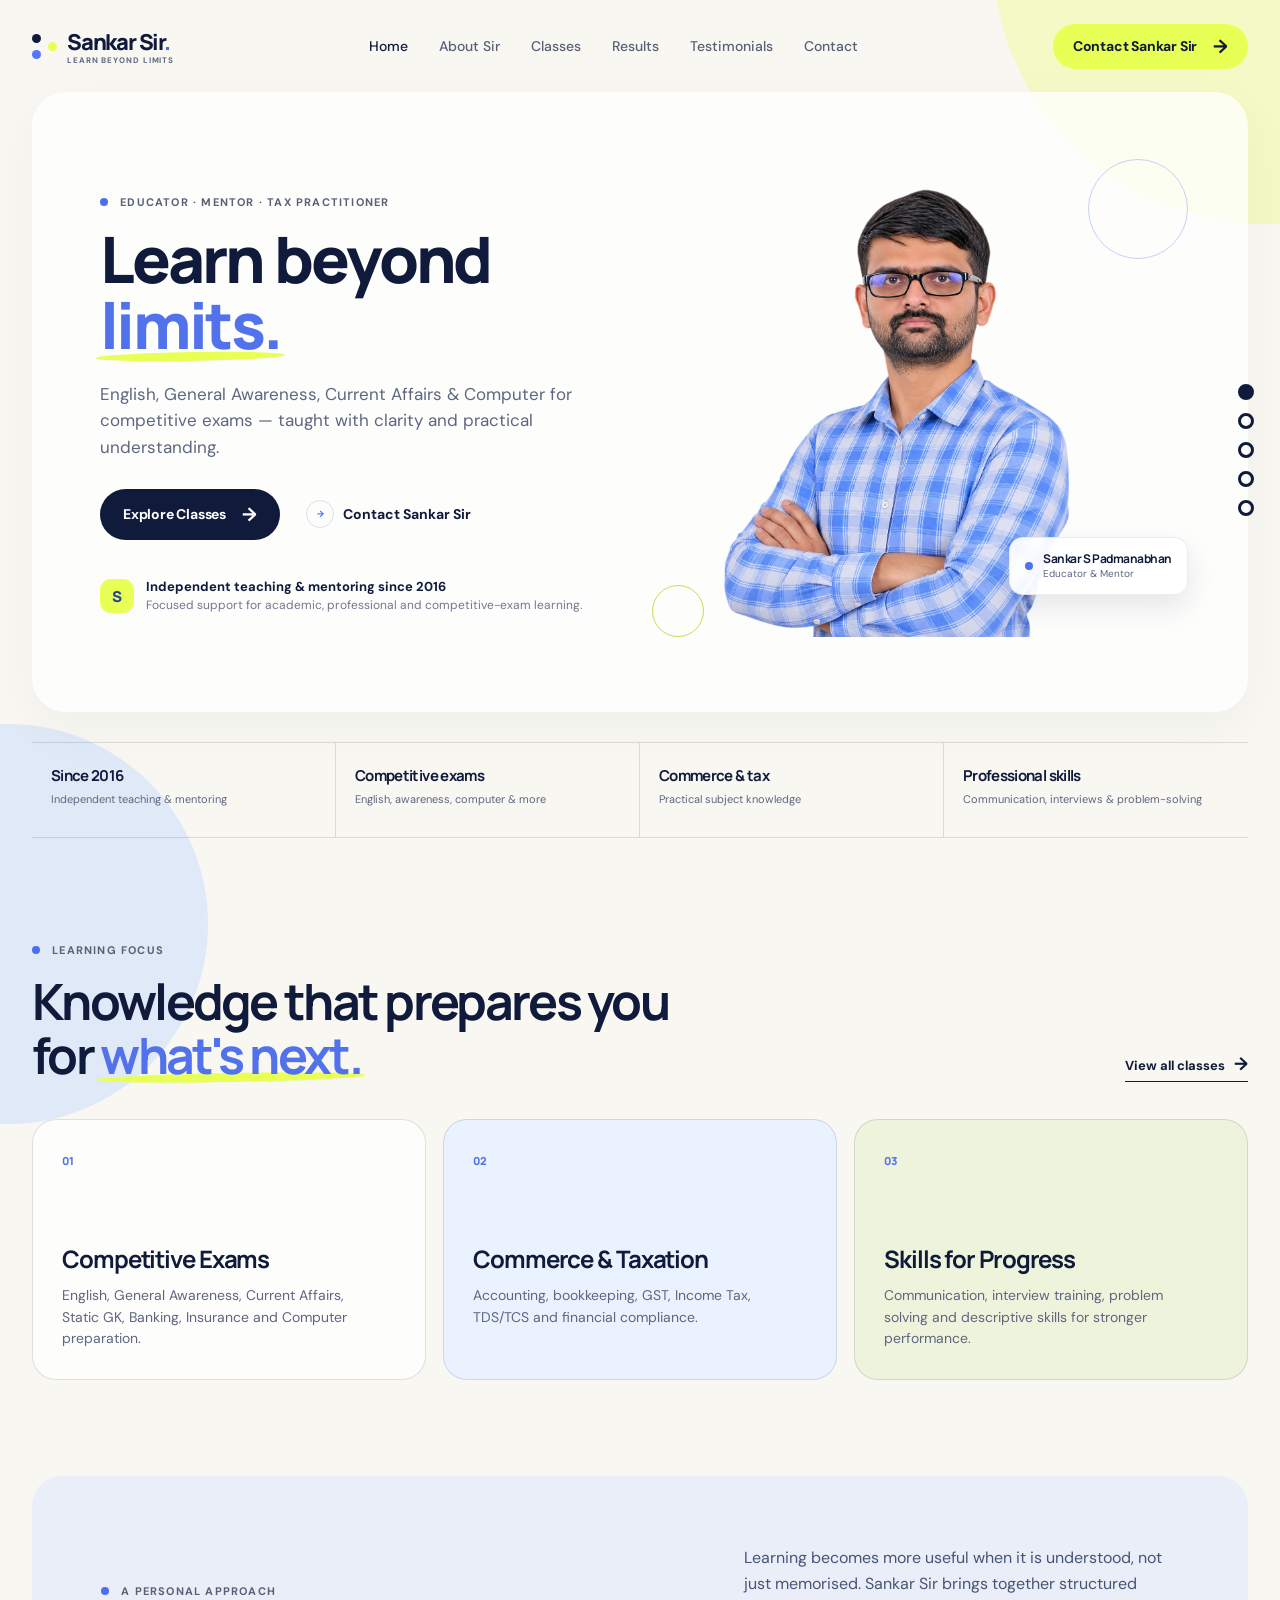
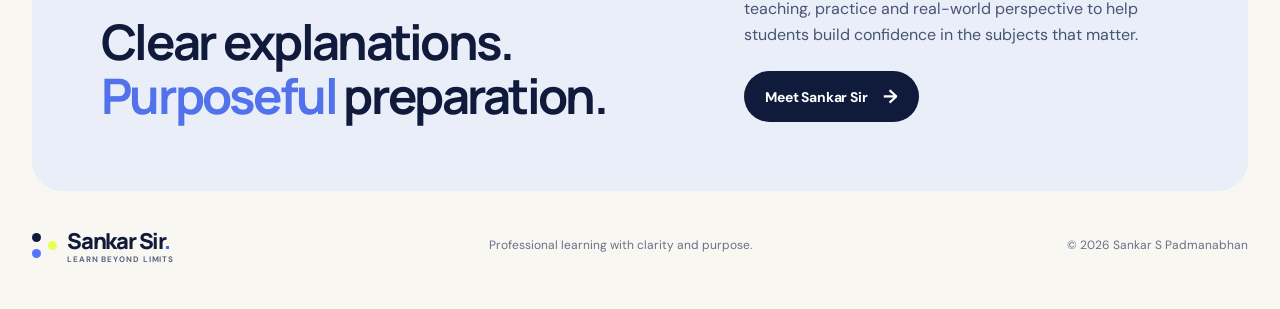
==== commit d14eec62: "Update script version to v5 and implement page enhancements with scroll dots functionality" ====
--- a/index.html
+++ b/index.html
@@ -79,6 +79,6 @@
     </main>
 
     <footer class="site-footer section-shell"><a class="brand brand-footer" href="index.html"><span class="brand-mark" aria-hidden="true"><i></i><i></i><i></i></span><span>Sankar Sir<span class="brand-dot">.</span><small>Learn Beyond Limits</small></span></a><p>Professional learning with clarity and purpose.</p><p>&copy; 2026 Sankar S Padmanabhan</p></footer>
-    <script src="script.js?v=4"></script>
+    <script src="script.js?v=5"></script>
   </body>
 </html>
--- a/styles.css
+++ b/styles.css
@@ -14,6 +14,13 @@
 
 html {
   scroll-behavior: smooth;
+  -ms-overflow-style: none;
+  scrollbar-width: none;
+}
+
+html::-webkit-scrollbar,
+body::-webkit-scrollbar {
+  display: none;
 }
 
 body {
@@ -22,6 +29,8 @@
   color: var(--ink);
   font-family: "DM Sans", sans-serif;
   overflow-x: hidden;
+  -ms-overflow-style: none;
+  scrollbar-width: none;
 }
 
 a {
@@ -1256,24 +1265,110 @@
 }
 
 .contact-details {
-  display: flex;
-  gap: 37px;
+  display: grid;
+  grid-template-columns: minmax(0, 1.35fr) minmax(170px, 0.8fr);
+  gap: 18px;
   padding-top: 22px;
   border-top: 1px solid var(--line);
 }
 
 .contact-details p {
   margin: 0;
+  padding: 16px 18px;
+  border: 1px solid rgba(83, 117, 237, 0.35);
+  border-radius: 16px;
+  background: linear-gradient(180deg, rgba(83, 117, 237, 0.03), rgba(83, 117, 237, 0.06));
+  box-shadow: inset 0 0 0 1px rgba(255, 255, 255, 0.3);
   font-size: 13px;
   font-weight: 700;
 }
 
 .contact-details span {
   display: block;
-  margin-bottom: 5px;
+  margin-bottom: 7px;
   color: var(--muted);
   font-size: 10px;
   font-weight: 500;
+  letter-spacing: 0.08em;
+  text-transform: uppercase;
+}
+
+.contact-chip {
+  display: flex;
+  align-items: center;
+  gap: 10px;
+  flex-wrap: nowrap;
+  min-width: 0;
+}
+
+.contact-icon {
+  display: inline-grid;
+  place-items: center;
+  width: 18px;
+  height: 18px;
+  border: 0;
+  background: transparent;
+  box-shadow: none;
+  color: #2148d4;
+  transform-origin: center;
+  animation: contactPulse 2.4s ease-in-out infinite;
+  flex-shrink: 0;
+}
+
+.contact-icon svg {
+  width: 18px;
+  height: 18px;
+  display: block;
+  overflow: visible;
+}
+
+.contact-icon svg path {
+  fill: none;
+  stroke: currentColor;
+  stroke-width: 2.2;
+  stroke-linecap: round;
+  stroke-linejoin: round;
+}
+
+.contact-label {
+  display: inline-block;
+  margin: 0 !important;
+  color: #4a5b86;
+  font-size: 10px !important;
+  font-weight: 700 !important;
+  letter-spacing: 0.08em;
+  text-transform: uppercase;
+  flex-shrink: 0;
+}
+
+.contact-details a {
+  display: inline-block;
+  max-width: 100%;
+  overflow: hidden;
+  text-overflow: ellipsis;
+  white-space: nowrap;
+}
+
+.contact-details a {
+  color: var(--ink);
+  text-decoration: none;
+  transition: color 0.2s ease;
+}
+
+.contact-details a:hover {
+  color: #3d63e8;
+}
+
+@keyframes contactPulse {
+  0%,
+  100% {
+    transform: translateY(0) scale(1);
+    box-shadow: 0 8px 18px rgba(83, 117, 237, 0.18);
+  }
+  50% {
+    transform: translateY(-3px) scale(1.08);
+    box-shadow: 0 14px 26px rgba(83, 117, 237, 0.28);
+  }
 }
 
 .contact-form {
@@ -1883,6 +1978,246 @@
   letter-spacing: -.8px;
 }
 
+/* Carousel Animations - 60fps optimized */
+@keyframes slideInFromRight {
+  from {
+    opacity: 0;
+    transform: translateX(30px);
+  }
+  to {
+    opacity: 1;
+    transform: translateX(0);
+  }
+}
+
+@keyframes slideInFromLeft {
+  from {
+    opacity: 0;
+    transform: translateX(-30px);
+  }
+  to {
+    opacity: 1;
+    transform: translateX(0);
+  }
+}
+
+@keyframes cardPulse {
+  0%, 100% {
+    transform: scale(1);
+  }
+  50% {
+    transform: scale(1.02);
+  }
+}
+
+/* Carousel Section */
+.featured-courses-section {
+  padding: 70px 0;
+}
+
+.carousel-container {
+  display: flex;
+  align-items: center;
+  gap: 20px;
+  position: relative;
+}
+
+.carousel-nav {
+  display: flex;
+  align-items: center;
+  justify-content: center;
+  width: 48px;
+  height: 48px;
+  border-radius: 50%;
+  border: 2px solid #dce0e9;
+  background: white;
+  cursor: pointer;
+  flex-shrink: 0;
+  transition: all .3s cubic-bezier(0.34, 1.56, 0.64, 1);
+  font-size: 24px;
+  color: #5272eb;
+  font-weight: bold;
+  will-change: transform, border-color, background-color;
+  backface-visibility: hidden;
+  transform: translateZ(0);
+}
+
+.carousel-nav:active {
+  transform: scale(0.95);
+}
+
+.carousel-nav:hover {
+  border-color: #5272eb;
+  background: #f0f4ff;
+  transform: scale(1.1);
+}
+
+.carousel-track {
+  display: flex;
+  gap: 18px;
+  overflow: hidden;
+  flex: 1;
+  scroll-behavior: smooth;
+  will-change: scroll-position;
+  backface-visibility: hidden;
+  transform: translateZ(0);
+}
+
+.carousel-slide {
+  flex: 0 0 calc(33.333% - 12px);
+  min-width: calc(33.333% - 12px);
+  animation: slideInFromRight 0.6s cubic-bezier(0.34, 1.56, 0.64, 1) forwards;
+  backface-visibility: hidden;
+  transform: translateZ(0);
+  will-change: transform, opacity;
+}
+
+.carousel-slide:nth-child(2) {
+  animation-delay: 0.1s;
+}
+
+.carousel-slide:nth-child(3) {
+  animation-delay: 0.2s;
+}
+
+.carousel-slide:nth-child(4) {
+  animation-delay: 0.3s;
+}
+
+.carousel-slide:nth-child(n+5) {
+  animation-delay: 0.4s;
+}
+
+.course-feature-card {
+  height: 100%;
+  display: flex;
+  flex-direction: column;
+  border-radius: 22px;
+  background: white;
+  border: 1px solid var(--line);
+  overflow: hidden;
+  transition: transform 0.35s cubic-bezier(0.34, 1.56, 0.64, 1), box-shadow 0.35s ease;
+  will-change: transform, box-shadow;
+  backface-visibility: hidden;
+  transform: translateZ(0);
+}
+
+.course-feature-card:hover {
+  transform: translateY(-8px) scale(1.01);
+  box-shadow: 0 25px 50px rgba(26, 39, 79, 0.15);
+}
+
+.course-feature-card:active {
+  transform: translateY(-4px) scale(0.99);
+}
+
+.card-color-bar {
+  height: 6px;
+  transition: height 0.3s ease;
+}
+
+.course-feature-card:hover .card-color-bar {
+  height: 8px;
+}
+
+.card-content {
+  padding: 24px;
+  display: flex;
+  flex-direction: column;
+  flex: 1;
+}
+
+.card-content h3 {
+  margin: 0 0 6px;
+  font-size: 21px;
+  letter-spacing: -1px;
+  line-height: 1.3;
+  transition: color 0.3s ease;
+}
+
+.course-feature-card:hover .card-content h3 {
+  color: #5272eb;
+}
+
+.card-meta {
+  margin: 0 0 14px;
+  color: #68708a;
+  font-size: 9px;
+  font-weight: 700;
+  letter-spacing: .7px;
+  text-transform: uppercase;
+  transition: color 0.3s ease;
+}
+
+.card-content > p:not(.card-meta) {
+  margin: 0 0 16px;
+  color: var(--muted);
+  font-size: 13px;
+  line-height: 1.45;
+  flex: 1;
+}
+
+.card-link {
+  display: inline-flex;
+  align-items: center;
+  color: #5272eb;
+  font-size: 13px;
+  font-weight: 700;
+  border-top: 1px solid var(--line);
+  padding-top: 12px;
+  margin-top: auto;
+  text-decoration: none;
+  transition: all 0.3s cubic-bezier(0.34, 1.56, 0.64, 1);
+  will-change: transform, color;
+}
+
+.card-link:hover {
+  color: #3d5ec4;
+  transform: translateX(4px);
+}
+
+.card-link:active {
+  transform: translateX(2px);
+}
+
+@media (max-width: 900px) {
+  .carousel-slide {
+    flex: 0 0 calc(50% - 9px);
+    min-width: calc(50% - 9px);
+  }
+
+  .expertise-grid.carousel-track .carousel-slide {
+    flex: 0 0 calc(50% - 9px);
+    min-width: calc(50% - 9px);
+  }
+}
+
+@media (max-width: 660px) {
+  .carousel-slide {
+    flex: 0 0 100%;
+    min-width: 100%;
+  }
+
+  .expertise-grid.carousel-track .carousel-slide {
+    flex: 0 0 100%;
+    min-width: 100%;
+  }
+
+  .carousel-nav {
+    width: 40px;
+    height: 40px;
+    font-size: 20px;
+  }
+
+  .card-content {
+    padding: 20px;
+  }
+
+  .card-content h3 {
+    font-size: 18px;
+  }
+}
+
 .personal-about-intro {
   padding-bottom: 90px;
 }
@@ -1911,6 +2246,20 @@
   display: grid;
   grid-template-columns: repeat(4, 1fr);
   gap: 16px;
+}
+
+.expertise-grid.carousel-track {
+  display: flex;
+  gap: 18px;
+  overflow: hidden;
+  flex: 1;
+  scroll-behavior: smooth;
+  grid-template-columns: unset;
+}
+
+.expertise-grid.carousel-track .carousel-slide {
+  flex: 0 0 calc(25% - 13.5px);
+  min-width: calc(25% - 13.5px);
 }
 
 .expertise-grid article {
@@ -1921,6 +2270,15 @@
   border-radius: 23px;
   background: #fff;
   border: 1px solid var(--line);
+  transition: transform 0.22s cubic-bezier(0.34, 1.56, 0.64, 1), box-shadow 0.22s ease;
+  will-change: transform, box-shadow;
+  backface-visibility: hidden;
+  transform: translateZ(0);
+}
+
+.expertise-grid article:hover {
+  transform: translateY(-5px);
+  box-shadow: 0 15px 30px rgba(26, 39, 79, .1);
 }
 
 .expertise-grid article:nth-child(2) { background: #edf2ff; }
@@ -2226,3 +2584,265 @@
   .results-panel { margin-top: 50px; }
   .feedback-note { margin-bottom: 70px; padding: 43px 25px; border-radius: 24px; }
 }
+
+/* Contact page: preserve the desktop card treatment while giving small screens
+   a clearer reading order and comfortable touch targets. */
+@media (max-width: 900px) {
+  .contact-layout {
+    align-items: start;
+  }
+
+  .contact-form {
+    justify-self: center;
+  }
+}
+
+@media (max-width: 660px) {
+  .contact-layout {
+    gap: 38px;
+    padding: 42px 0 48px;
+  }
+
+  .contact-copy h1 {
+    margin-bottom: 16px;
+    font-size: clamp(38px, 12vw, 48px);
+    letter-spacing: -2px;
+    line-height: 1.08;
+  }
+
+  .contact-copy .lead {
+    font-size: 15px;
+    line-height: 1.6;
+  }
+
+  .contact-points {
+    margin: 28px 0 26px;
+  }
+
+  .contact-points p {
+    align-items: flex-start;
+    gap: 12px;
+    margin-bottom: 12px;
+    font-size: 13px;
+    line-height: 1.45;
+  }
+
+  .contact-points span {
+    width: 24px;
+    height: 24px;
+    flex: 0 0 24px;
+  }
+
+  .contact-details {
+    display: grid;
+    grid-template-columns: 1fr;
+    gap: 12px;
+    padding-top: 0;
+    border-top: 0;
+  }
+
+  .contact-details p,
+  .contact-details p + p {
+    margin-top: 0;
+    padding: 15px 16px;
+    border-radius: 14px;
+  }
+
+  .contact-details > p:not(.contact-chip) span {
+    margin-bottom: 5px;
+  }
+
+  .contact-chip {
+    display: grid;
+    grid-template-columns: 18px minmax(0, 1fr);
+    column-gap: 10px;
+    row-gap: 4px;
+    align-items: start;
+  }
+
+  .contact-icon {
+    grid-row: 1 / span 2;
+    margin-top: 1px;
+  }
+
+  .contact-label,
+  .contact-details a {
+    grid-column: 2;
+  }
+
+  .contact-details a {
+    min-width: 0;
+    max-width: none;
+    overflow: visible;
+    text-overflow: clip;
+    white-space: normal;
+    overflow-wrap: anywhere;
+    line-height: 1.45;
+  }
+
+  .contact-form {
+    padding: 28px 20px 24px;
+    border-radius: 22px;
+    box-shadow: 0 14px 34px rgba(25, 37, 75, .09);
+  }
+
+  .contact-form h2 {
+    margin-bottom: 21px;
+    font-size: 25px;
+    letter-spacing: -1.1px;
+    line-height: 1.2;
+  }
+
+  .contact-form label {
+    margin-bottom: 17px;
+    font-size: 12px;
+  }
+
+  .contact-form input,
+  .contact-form select,
+  .contact-form textarea {
+    min-height: 48px;
+    padding: 12px 13px;
+    font-size: 16px;
+  }
+
+  .contact-form textarea {
+    min-height: 106px;
+  }
+
+  .contact-form .button {
+    min-height: 52px;
+    margin-top: 2px;
+  }
+}
+
+@media (prefers-reduced-motion: reduce) {
+  .contact-icon {
+    animation: none;
+  }
+}
+
+/* The expertise carousel base rule appears after its original breakpoints.
+   Keep these overrides last so cards do not collapse into narrow columns. */
+@media (max-width: 900px) {
+  .expertise-grid.carousel-track .carousel-slide {
+    flex: 0 0 calc(50% - 9px);
+    min-width: calc(50% - 9px);
+  }
+}
+
+@media (max-width: 660px) {
+  .expertise-section .carousel-container {
+    display: grid;
+    grid-template-columns: repeat(2, minmax(0, 1fr));
+    gap: 14px;
+  }
+
+  .expertise-section .carousel-track {
+    grid-column: 1 / -1;
+    grid-row: 1;
+    width: 100%;
+    min-width: 0;
+  }
+
+  .expertise-grid.carousel-track .carousel-slide {
+    flex: 0 0 100%;
+    min-width: 100%;
+  }
+
+  .expertise-section .carousel-nav {
+    width: 44px;
+    height: 44px;
+  }
+
+  .expertise-section .carousel-prev {
+    grid-column: 1;
+    grid-row: 2;
+    justify-self: start;
+  }
+
+  .expertise-section .carousel-next {
+    grid-column: 2;
+    grid-row: 2;
+    justify-self: end;
+  }
+}
+
+/* Page entry motion and the five-dot scroll control. The browser scrollbar is
+   hidden above, but the page still scrolls normally with mouse, touch and keys. */
+.scroll-dots {
+  position: fixed;
+  top: 50%;
+  right: clamp(10px, 2vw, 28px);
+  z-index: 30;
+  display: grid;
+  gap: 13px;
+  transform: translateY(-50%);
+}
+
+.scroll-dots[hidden] {
+  display: none;
+}
+
+.scroll-dot {
+  width: 16px;
+  height: 16px;
+  margin: 0;
+  padding: 0;
+  border: 3px solid var(--ink);
+  border-radius: 50%;
+  outline: 0;
+  background: transparent;
+  cursor: pointer;
+  transition: background-color .2s ease, border-color .2s ease, transform .2s ease;
+}
+
+.scroll-dot:hover,
+.scroll-dot:focus-visible {
+  border-color: #4668e5;
+  background: rgba(70, 104, 229, .22);
+  transform: scale(1.12);
+}
+
+.scroll-dot.is-active {
+  border-color: var(--ink);
+  background: var(--ink);
+}
+
+@media (prefers-reduced-motion: no-preference) {
+  .landing-animate {
+    animation: landing-text-reveal .7s cubic-bezier(.2, .75, .25, 1) var(--landing-delay, 0ms) both;
+  }
+
+  @keyframes landing-text-reveal {
+    from {
+      opacity: 0;
+      filter: blur(5px);
+      transform: translateY(24px);
+    }
+
+    to {
+      opacity: 1;
+      filter: blur(0);
+      transform: translateY(0);
+    }
+  }
+}
+
+@media (prefers-reduced-motion: reduce) {
+  html {
+    scroll-behavior: auto;
+  }
+
+  .landing-animate,
+  .scroll-dot {
+    animation: none;
+    transition: none;
+  }
+}
+
+@media (max-width: 980px) {
+  .scroll-dots {
+    display: none;
+  }
+}
